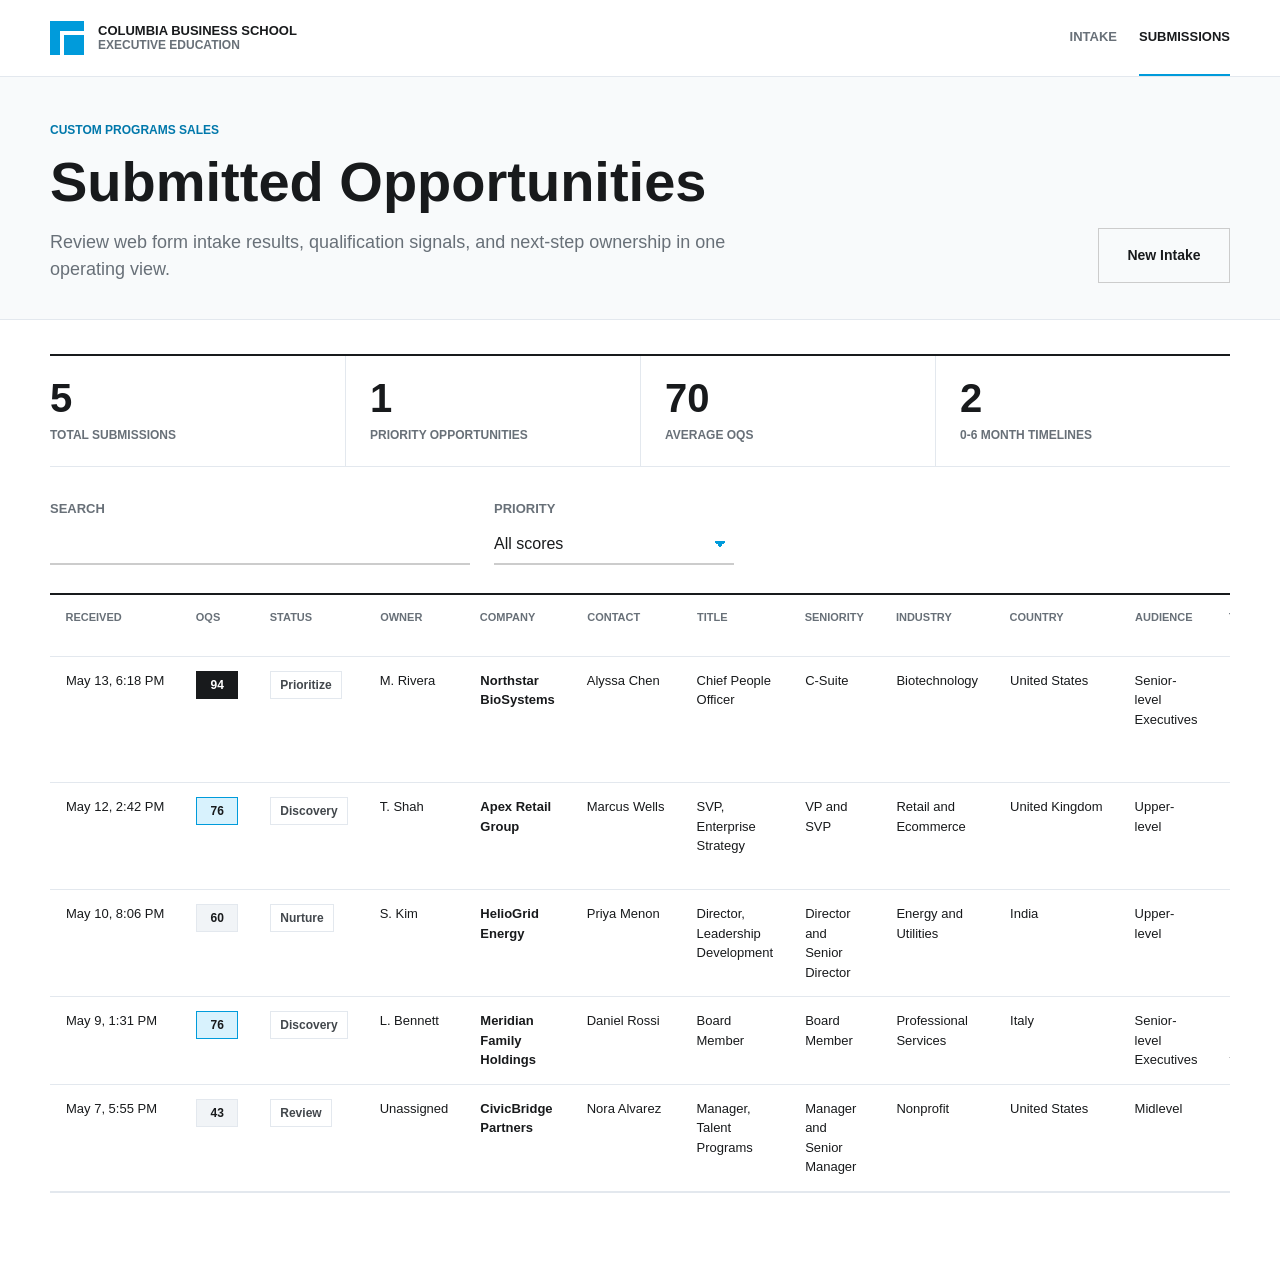
==== submissions.html @ 420038a9 "Add submissions dashboard" ====
<!doctype html>
<html lang="en">
  <head>
    <meta charset="utf-8">
    <meta name="viewport" content="width=device-width, initial-scale=1">
    <title>Custom Programs Submissions</title>
    <link rel="stylesheet" href="styles.css">
  </head>
  <body>
    <header class="site-header">
      <div class="page-shell header-inner">
        <a class="brand-lockup" href="index.html" aria-label="Columbia Business School Executive Education">
          <span class="brand-mark" aria-hidden="true"></span>
          <span class="brand-text">
            <span>Columbia Business School</span>
            <span>Executive Education</span>
          </span>
        </a>
        <nav class="site-nav" aria-label="Primary navigation">
          <a href="index.html">Intake</a>
          <a href="submissions.html" aria-current="page">Submissions</a>
        </nav>
      </div>
    </header>

    <main>
      <section class="ops-band">
        <div class="page-shell ops-header">
          <div>
            <p class="eyebrow">Custom Programs Sales</p>
            <h1>Submitted Opportunities</h1>
            <p>
              Review web form intake results, qualification signals, and next-step ownership in one operating view.
            </p>
          </div>
          <a class="secondary-link" href="index.html">New Intake</a>
        </div>
      </section>

      <section class="submissions-band">
        <div class="page-shell">
          <div class="summary-strip" aria-label="Submission summary">
            <div>
              <span id="metric-total">0</span>
              <p>Total submissions</p>
            </div>
            <div>
              <span id="metric-priority">0</span>
              <p>Priority opportunities</p>
            </div>
            <div>
              <span id="metric-average">0</span>
              <p>Average OQS</p>
            </div>
            <div>
              <span id="metric-fast">0</span>
              <p>0-6 month timelines</p>
            </div>
          </div>

          <div class="table-toolbar">
            <div class="form-field compact-field">
              <label for="submission-search">Search</label>
              <input id="submission-search" name="submission-search" type="search" autocomplete="off">
            </div>
            <div class="form-field compact-field">
              <label for="priority-filter">Priority</label>
              <select id="priority-filter" name="priority-filter">
                <option value="all">All scores</option>
                <option value="priority">Priority opportunity</option>
                <option value="strong">Strong and above</option>
              </select>
            </div>
          </div>

          <div class="table-frame">
            <table class="submissions-table">
              <thead>
                <tr>
                  <th scope="col">Received</th>
                  <th scope="col">OQS</th>
                  <th scope="col">Status</th>
                  <th scope="col">Owner</th>
                  <th scope="col">Company</th>
                  <th scope="col">Contact</th>
                  <th scope="col">Title</th>
                  <th scope="col">Seniority</th>
                  <th scope="col">Industry</th>
                  <th scope="col">Country</th>
                  <th scope="col">Audience</th>
                  <th scope="col">Timeline</th>
                  <th scope="col">Budget</th>
                  <th scope="col">Existing Client</th>
                  <th scope="col">Business Challenge</th>
                  <th scope="col">Objectives</th>
                </tr>
              </thead>
              <tbody id="submissions-body"></tbody>
            </table>
          </div>
          <p id="empty-state" class="empty-state" hidden>No submissions match the current filters.</p>
        </div>
      </section>
    </main>

    <script src="submissions.js"></script>
  </body>
</html>
---- styles.css ----
:root {
  --color-white: #fff;
  --color-black: #000;
  --color-blue-40: #009bdb;
  --color-blue-60: #0078ab;
  --color-gray-20: #e6e6e6;
  --color-gray-30: #ccc;
  --color-gray-60: #767676;
  --color-c-gray-5: #f8fafb;
  --color-c-gray-10: #f1f4f7;
  --color-c-gray-20: #e3e8ee;
  --color-c-gray-70: #687078;
  --color-c-gray-80: #42474c;
  --color-c-gray-90: #181a1c;
  --font-text: "neue-haas-grotesk-text", "Helvetica Neue", Arial, sans-serif;
  --font-display: "neue-haas-grotesk-display", "Helvetica Neue", Arial, sans-serif;
  --max-width: 1180px;
}

* {
  box-sizing: border-box;
}

html {
  scroll-behavior: smooth;
}

body {
  margin: 0;
  background: var(--color-white);
  color: var(--color-c-gray-90);
  font-family: var(--font-text);
  font-size: 16px;
  line-height: 1.5;
}

button,
input,
select,
textarea {
  font: inherit;
}

button {
  cursor: pointer;
}

.page-shell {
  width: min(100% - 40px, var(--max-width));
  margin: 0 auto;
}

.site-header {
  border-bottom: 1px solid var(--color-c-gray-20);
  background: var(--color-white);
}

.header-inner {
  min-height: 74px;
  display: flex;
  align-items: center;
  justify-content: space-between;
  gap: 28px;
}

.brand-lockup {
  display: inline-flex;
  align-items: center;
  gap: 14px;
  color: inherit;
  text-decoration: none;
}

.brand-mark {
  position: relative;
  width: 34px;
  height: 34px;
  flex: 0 0 34px;
  background: var(--color-blue-40);
}

.brand-mark::before {
  position: absolute;
  content: "";
  inset: 10px 0 0 10px;
  border-left: 4px solid var(--color-white);
  border-top: 4px solid var(--color-white);
}

.brand-text {
  display: grid;
  gap: 1px;
  line-height: 1.05;
  text-transform: uppercase;
}

.brand-text span:first-child {
  font-size: 13px;
  font-weight: 700;
}

.brand-text span:last-child {
  color: var(--color-c-gray-70);
  font-size: 12px;
  font-weight: 600;
}

.site-nav {
  display: flex;
  align-items: center;
  gap: 22px;
  margin-left: auto;
}

.site-nav a {
  border-bottom: 2px solid transparent;
  color: var(--color-c-gray-70);
  font-size: 13px;
  font-weight: 700;
  line-height: 74px;
  text-decoration: none;
  text-transform: uppercase;
}

.site-nav a:hover,
.site-nav a:focus,
.site-nav a[aria-current="page"] {
  border-bottom-color: var(--color-blue-40);
  color: var(--color-c-gray-90);
}

.intro-band {
  background: var(--color-c-gray-5);
  border-bottom: 1px solid var(--color-c-gray-20);
}

.intro-grid {
  min-height: 245px;
  display: grid;
  grid-template-columns: minmax(0, 1fr) minmax(250px, 340px);
  gap: 48px;
  align-items: end;
  padding: 48px 0 38px;
}

.intro-copy {
  max-width: 760px;
}

.eyebrow,
.rail-kicker,
.score-label,
.score-note,
.tier-label {
  margin: 0;
  font-size: 12px;
  font-weight: 700;
  letter-spacing: 0;
  text-transform: uppercase;
}

.eyebrow,
.rail-kicker {
  color: var(--color-blue-60);
}

h1,
h2 {
  margin: 0;
  font-family: var(--font-display);
  font-weight: 600;
  line-height: 1.04;
  letter-spacing: 0;
}

h1 {
  max-width: 920px;
  margin-top: 14px;
  font-size: 56px;
}

.intro-copy p:last-child {
  max-width: 670px;
  margin: 20px 0 0;
  color: var(--color-c-gray-70);
  font-size: 20px;
  line-height: 1.45;
}

.intro-meta {
  display: grid;
  border-top: 2px solid var(--color-c-gray-90);
}

.intro-meta span {
  padding: 15px 0;
  border-bottom: 1px solid var(--color-c-gray-20);
  color: var(--color-c-gray-80);
  font-size: 14px;
  font-weight: 700;
  text-transform: uppercase;
}

.form-band {
  padding: 58px 0 82px;
}

.form-layout {
  display: grid;
  grid-template-columns: minmax(230px, 320px) minmax(0, 1fr);
  gap: 64px;
  align-items: start;
}

.form-rail {
  position: sticky;
  top: 28px;
  padding-top: 4px;
}

.form-rail h2 {
  margin-top: 14px;
  font-size: 34px;
}

.form-rail > p:not(.rail-kicker) {
  margin: 18px 0 0;
  color: var(--color-c-gray-70);
}

.live-score {
  margin-top: 34px;
  padding-top: 24px;
  border-top: 2px solid var(--color-c-gray-90);
}

.live-score-header {
  display: flex;
  align-items: end;
  justify-content: space-between;
  gap: 18px;
}

#live-oqs-score {
  font-family: var(--font-display);
  font-size: 58px;
  line-height: 0.9;
}

.score-breakdown {
  display: grid;
  gap: 0;
  margin: 20px 0 0;
}

.score-breakdown div {
  display: flex;
  justify-content: space-between;
  gap: 18px;
  padding: 11px 0;
  border-top: 1px solid var(--color-c-gray-20);
}

.score-breakdown dt,
.score-breakdown dd {
  margin: 0;
}

.score-breakdown dt {
  color: var(--color-c-gray-70);
  font-size: 12px;
  font-weight: 700;
  text-transform: uppercase;
}

.score-breakdown dd {
  color: var(--color-c-gray-90);
  font-size: 13px;
  font-weight: 700;
}

.intake-form {
  display: grid;
  grid-template-columns: repeat(2, minmax(0, 1fr));
  column-gap: 34px;
  row-gap: 34px;
}

.form-field {
  display: grid;
  gap: 6px;
}

.form-field-wide {
  grid-column: 1 / -1;
}

.form-field label {
  color: var(--color-c-gray-70);
  font-size: 13px;
  font-weight: 700;
  text-transform: uppercase;
}

.form-field input,
.form-field select,
.form-field textarea {
  width: 100%;
  border: 0;
  border-bottom: 2px solid var(--color-gray-30);
  border-radius: 0;
  background: transparent;
  color: var(--color-c-gray-90);
  outline: none;
  transition: border-color 160ms ease, background-color 160ms ease;
}

.form-field input,
.form-field select {
  min-height: 48px;
}

.form-field textarea {
  min-height: 128px;
  padding-top: 12px;
  resize: vertical;
}

.form-field select {
  appearance: none;
  padding-right: 32px;
  background-image:
    linear-gradient(45deg, transparent 50%, var(--color-blue-40) 50%),
    linear-gradient(135deg, var(--color-blue-40) 50%, transparent 50%);
  background-position:
    calc(100% - 14px) 50%,
    calc(100% - 8px) 50%;
  background-size: 6px 6px, 6px 6px;
  background-repeat: no-repeat;
}

.form-field input:hover,
.form-field select:hover,
.form-field textarea:hover {
  border-bottom-color: var(--color-c-gray-90);
}

.form-field input:focus,
.form-field select:focus,
.form-field textarea:focus {
  border-bottom-color: var(--color-blue-40);
  background: var(--color-c-gray-5);
}

.form-actions {
  grid-column: 1 / -1;
  padding-top: 12px;
}

.primary-button,
.secondary-button {
  min-height: 58px;
  border-radius: 0;
  padding: 0 23px;
  font-size: 16px;
  font-weight: 700;
  letter-spacing: 0;
}

.primary-button {
  width: min(100%, 410px);
  display: inline-flex;
  align-items: center;
  justify-content: space-between;
  gap: 18px;
  border: 1px solid var(--color-c-gray-90);
  background: var(--color-c-gray-90);
  color: var(--color-white);
}

.primary-button:hover,
.primary-button:focus {
  background: var(--color-c-gray-80);
  border-color: var(--color-c-gray-80);
}

.secondary-button {
  width: 100%;
  margin-top: 28px;
  border: 1px solid var(--color-gray-30);
  background: transparent;
  color: var(--color-c-gray-90);
}

.secondary-button:hover,
.secondary-button:focus {
  background: var(--color-c-gray-90);
  border-color: var(--color-c-gray-90);
  color: var(--color-white);
}

.success-band {
  padding: 58px 0 86px;
  border-top: 1px solid var(--color-c-gray-20);
  background: var(--color-white);
}

.ops-band {
  background: var(--color-c-gray-5);
  border-bottom: 1px solid var(--color-c-gray-20);
}

.ops-header {
  min-height: 214px;
  display: flex;
  align-items: end;
  justify-content: space-between;
  gap: 40px;
  padding: 44px 0 36px;
}

.ops-header > div {
  max-width: 830px;
}

.ops-header h1 {
  margin-top: 14px;
}

.ops-header p:last-child {
  max-width: 720px;
  margin: 18px 0 0;
  color: var(--color-c-gray-70);
  font-size: 18px;
}

.secondary-link {
  min-width: 132px;
  border: 1px solid var(--color-gray-30);
  padding: 16px 20px;
  color: var(--color-c-gray-90);
  font-size: 14px;
  font-weight: 700;
  text-align: center;
  text-decoration: none;
}

.secondary-link:hover,
.secondary-link:focus {
  background: var(--color-c-gray-90);
  border-color: var(--color-c-gray-90);
  color: var(--color-white);
}

.submissions-band {
  padding: 34px 0 72px;
}

.summary-strip {
  display: grid;
  grid-template-columns: repeat(4, minmax(0, 1fr));
  border-top: 2px solid var(--color-c-gray-90);
  border-bottom: 1px solid var(--color-c-gray-20);
}

.summary-strip div {
  min-width: 0;
  padding: 22px 24px 22px 0;
}

.summary-strip div:not(:first-child) {
  padding-left: 24px;
  border-left: 1px solid var(--color-c-gray-20);
}

.summary-strip span {
  display: block;
  font-family: var(--font-display);
  font-size: 40px;
  font-weight: 600;
  line-height: 1;
}

.summary-strip p {
  margin: 8px 0 0;
  color: var(--color-c-gray-70);
  font-size: 12px;
  font-weight: 700;
  text-transform: uppercase;
}

.table-toolbar {
  display: grid;
  grid-template-columns: minmax(260px, 420px) minmax(180px, 240px);
  gap: 24px;
  align-items: end;
  margin-top: 32px;
}

.compact-field input,
.compact-field select {
  min-height: 40px;
}

.table-frame {
  width: 100%;
  margin-top: 28px;
  overflow-x: auto;
  border-top: 2px solid var(--color-c-gray-90);
  border-bottom: 1px solid var(--color-c-gray-20);
}

.submissions-table {
  width: 100%;
  min-width: 1720px;
  border-collapse: collapse;
  font-size: 13px;
}

.submissions-table th,
.submissions-table td {
  padding: 14px 16px;
  border-bottom: 1px solid var(--color-c-gray-20);
  text-align: left;
  vertical-align: top;
}

.submissions-table th {
  position: sticky;
  top: 0;
  z-index: 1;
  background: var(--color-white);
  color: var(--color-c-gray-70);
  font-size: 11px;
  font-weight: 700;
  text-transform: uppercase;
}

.submissions-table tbody tr:hover {
  background: var(--color-c-gray-5);
}

.nowrap {
  white-space: nowrap;
}

.strong-cell {
  font-weight: 700;
}

.long-cell {
  min-width: 320px;
  max-width: 380px;
}

.oqs-badge,
.status-badge {
  display: inline-flex;
  min-height: 26px;
  align-items: center;
  border: 1px solid var(--color-c-gray-20);
  padding: 4px 9px;
  font-size: 12px;
  font-weight: 700;
  white-space: nowrap;
}

.oqs-badge {
  min-width: 42px;
  justify-content: center;
  background: var(--color-c-gray-10);
  color: var(--color-c-gray-90);
}

.oqs-badge.is-strong {
  border-color: var(--color-blue-40);
  background: var(--color-blue-5, #d8f2fd);
}

.oqs-badge.is-priority {
  background: var(--color-c-gray-90);
  border-color: var(--color-c-gray-90);
  color: var(--color-white);
}

.status-badge {
  background: var(--color-white);
  color: var(--color-c-gray-80);
}

.empty-state {
  margin: 24px 0 0;
  color: var(--color-c-gray-70);
  font-weight: 700;
}

.success-layout {
  display: grid;
  grid-template-columns: minmax(260px, 360px) minmax(0, 1fr);
  gap: 64px;
  align-items: start;
}

.score-summary {
  border-top: 2px solid var(--color-c-gray-90);
  padding-top: 26px;
}

.score-summary h2,
.summary-title {
  margin-top: 12px;
  font-size: 34px;
}

.oqs-block {
  display: flex;
  align-items: end;
  justify-content: space-between;
  gap: 18px;
  margin-top: 34px;
}

.score-label {
  color: var(--color-c-gray-90);
}

.score-note {
  margin-top: 4px;
  color: var(--color-c-gray-70);
  font-size: 11px;
}

#oqs-score {
  font-family: var(--font-display);
  font-size: 76px;
  line-height: 0.9;
}

.score-meter {
  height: 8px;
  margin-top: 18px;
  background: var(--color-c-gray-20);
}

.score-meter span {
  display: block;
  width: 0%;
  height: 100%;
  background: var(--color-blue-40);
  transition: width 260ms ease;
}

.tier-label {
  margin-top: 14px;
  color: var(--color-c-gray-80);
}

.submission-summary {
  display: grid;
  grid-template-columns: repeat(2, minmax(0, 1fr));
  gap: 18px;
  margin: 24px 0 0;
}

.summary-item {
  min-width: 0;
  padding: 18px 0;
  border-top: 1px solid var(--color-c-gray-20);
}

.summary-item-wide {
  grid-column: 1 / -1;
}

.summary-item dt {
  margin: 0 0 7px;
  color: var(--color-c-gray-70);
  font-size: 12px;
  font-weight: 700;
  text-transform: uppercase;
}

.summary-item dd {
  margin: 0;
  overflow-wrap: anywhere;
  color: var(--color-c-gray-90);
}

[hidden] {
  display: none !important;
}

@media (max-width: 880px) {
  .intro-grid,
  .form-layout,
  .success-layout,
  .ops-header {
    grid-template-columns: 1fr;
    gap: 34px;
  }

  .ops-header {
    display: grid;
  }

  .intro-grid {
    min-height: auto;
    padding: 40px 0 32px;
  }

  h1 {
    font-size: 42px;
  }

  .intro-copy p:last-child {
    font-size: 18px;
  }

  .form-rail {
    position: static;
  }

  .intake-form,
  .submission-summary {
    grid-template-columns: 1fr;
  }

  .summary-strip,
  .table-toolbar {
    grid-template-columns: repeat(2, minmax(0, 1fr));
  }
}

@media (max-width: 560px) {
  .page-shell {
    width: min(100% - 28px, var(--max-width));
  }

  .header-inner {
    min-height: 68px;
  }

  .brand-text span:first-child {
    font-size: 11px;
  }

  .brand-text span:last-child {
    font-size: 11px;
  }

  .header-inner {
    align-items: flex-start;
    flex-direction: column;
    gap: 8px;
    padding: 16px 0 0;
  }

  .site-nav {
    width: 100%;
    gap: 18px;
  }

  .site-nav a {
    line-height: 42px;
  }

  h1 {
    font-size: 36px;
  }

  .form-band,
  .success-band,
  .submissions-band {
    padding: 40px 0 62px;
  }

  .summary-strip,
  .table-toolbar {
    grid-template-columns: 1fr;
  }

  .summary-strip div,
  .summary-strip div:not(:first-child) {
    padding: 18px 0;
    border-left: 0;
  }

  .summary-strip div:not(:first-child) {
    border-top: 1px solid var(--color-c-gray-20);
  }

  .form-rail h2,
  .score-summary h2,
  .summary-title {
    font-size: 28px;
  }

  #live-oqs-score,
  #oqs-score {
    font-size: 62px;
  }
}
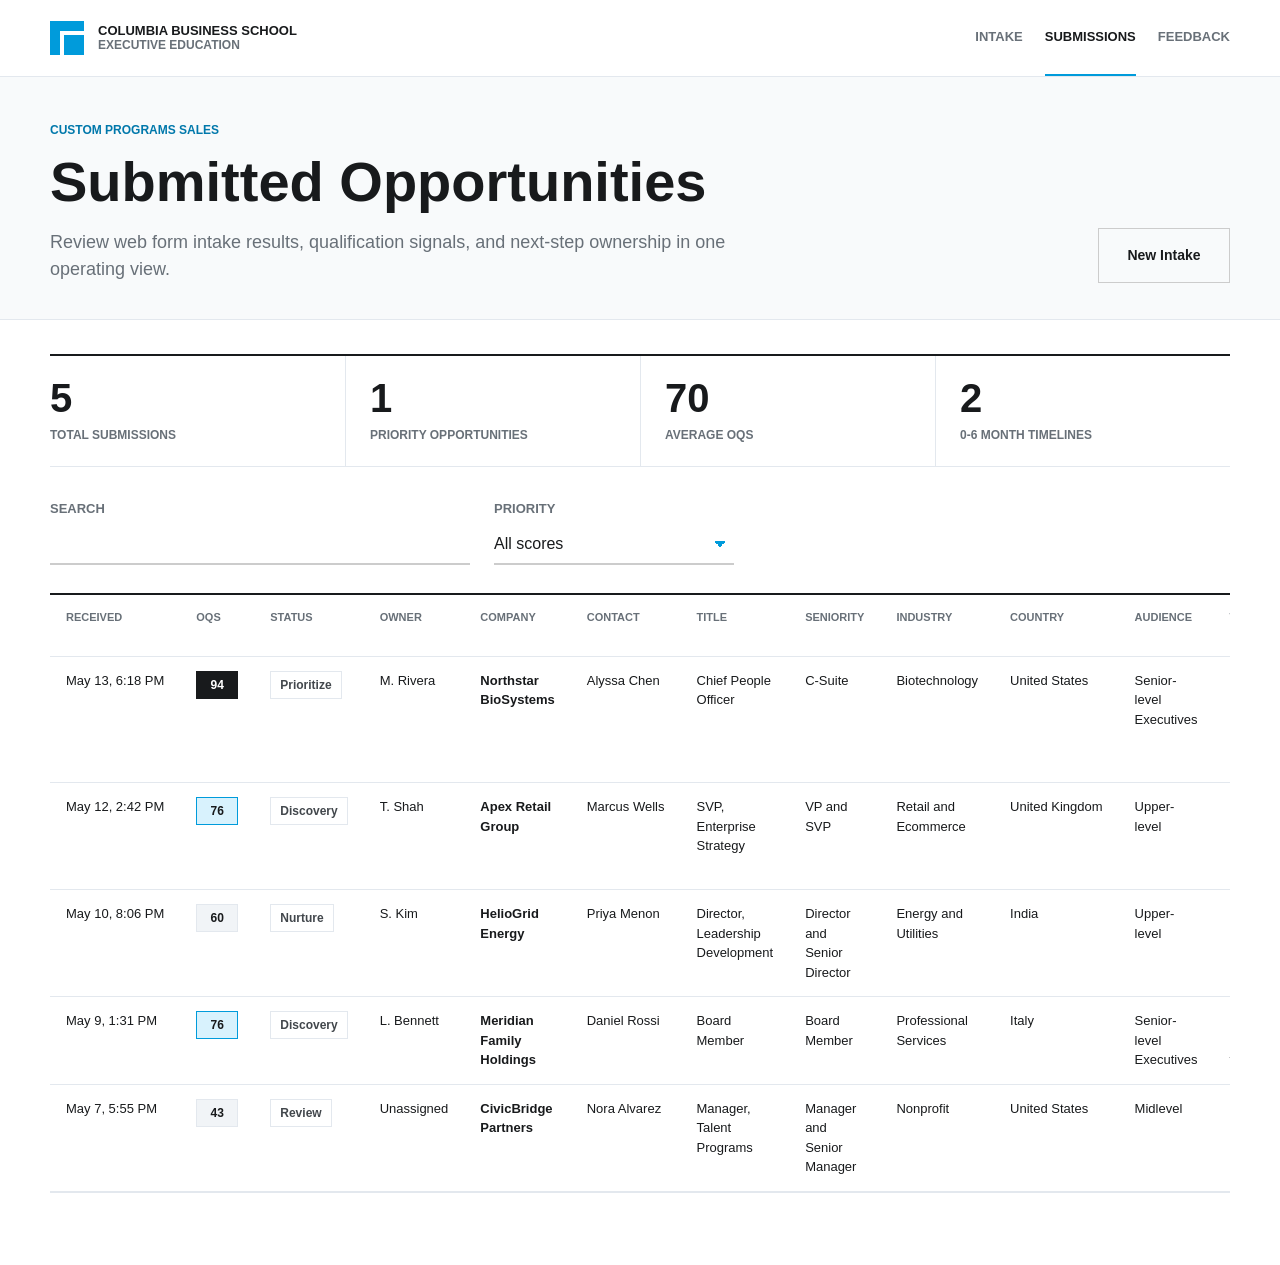
==== commit 6a1a55a2: "Add team feedback collection" ====
--- a/submissions.html
+++ b/submissions.html
@@ -19,6 +19,7 @@
         <nav class="site-nav" aria-label="Primary navigation">
           <a href="index.html">Intake</a>
           <a href="submissions.html" aria-current="page">Submissions</a>
+          <a href="feedback.html">Feedback</a>
         </nav>
       </div>
     </header>
--- a/styles.css
+++ b/styles.css
@@ -205,6 +205,42 @@
   padding: 58px 0 82px;
 }
 
+.feedback-setup {
+  display: flex;
+  align-items: end;
+  justify-content: space-between;
+  gap: 36px;
+  margin-bottom: 44px;
+  padding-bottom: 28px;
+  border-bottom: 1px solid var(--color-c-gray-20);
+}
+
+.feedback-setup h2 {
+  margin-top: 10px;
+  font-size: 28px;
+}
+
+.feedback-controls {
+  display: grid;
+  grid-template-columns: minmax(220px, 300px) minmax(160px, 190px) minmax(130px, 160px);
+  gap: 18px;
+  align-items: end;
+}
+
+.compact-button,
+.compact-link {
+  min-height: 44px;
+  margin-top: 0;
+  padding: 0 16px;
+  font-size: 13px;
+}
+
+.compact-link {
+  display: inline-flex;
+  align-items: center;
+  justify-content: center;
+}
+
 .form-layout {
   display: grid;
   grid-template-columns: minmax(230px, 320px) minmax(0, 1fr);
@@ -289,6 +325,47 @@
 .form-field {
   display: grid;
   gap: 6px;
+}
+
+.feedback-target {
+  position: relative;
+}
+
+.feedback-button {
+  display: none;
+  position: absolute;
+  top: -2px;
+  right: 0;
+  z-index: 2;
+  min-height: 28px;
+  border: 1px solid var(--color-blue-40);
+  background: var(--color-white);
+  color: var(--color-blue-60);
+  padding: 4px 9px;
+  font-size: 11px;
+  font-weight: 700;
+  text-transform: uppercase;
+}
+
+.is-feedback-mode .feedback-button {
+  display: inline-flex;
+  align-items: center;
+}
+
+.is-feedback-mode .feedback-target {
+  opacity: 1;
+  outline: 1px solid rgba(0, 155, 219, 0.28);
+  outline-offset: 8px;
+}
+
+.is-feedback-mode .form-rail > :not(.feedback-target),
+.is-feedback-mode .intake-form > :not(.feedback-target) {
+  opacity: 0.32;
+  transition: opacity 160ms ease;
+}
+
+.form-field.feedback-target label {
+  padding-right: 96px;
 }
 
 .form-field-wide {
@@ -594,6 +671,171 @@
   font-weight: 700;
 }
 
+.feedback-drawer {
+  position: fixed;
+  top: 0;
+  right: 0;
+  z-index: 10;
+  width: min(460px, 100vw);
+  height: 100vh;
+  overflow: auto;
+  border-left: 1px solid var(--color-c-gray-20);
+  background: var(--color-white);
+  box-shadow: -16px 0 40px rgba(24, 26, 28, 0.18);
+  padding: 30px;
+}
+
+.drawer-close-button {
+  position: fixed;
+  top: 18px;
+  right: 18px;
+  width: 36px;
+  height: 36px;
+  border: 1px solid var(--color-c-gray-20);
+  background: var(--color-white);
+  color: var(--color-c-gray-90);
+  cursor: pointer;
+  font-size: 13px;
+  font-weight: 800;
+}
+
+.drawer-close-button:focus,
+.drawer-close-button:hover {
+  border-color: var(--color-blue-40);
+  color: var(--color-blue-60);
+}
+
+.feedback-drawer h2 {
+  padding-right: 48px;
+  font-size: 30px;
+}
+
+.drawer-target {
+  margin: 10px 0 24px;
+  color: var(--color-c-gray-70);
+  font-weight: 700;
+}
+
+.feedback-form {
+  display: grid;
+  gap: 20px;
+}
+
+.drawer-field {
+  display: grid;
+  gap: 7px;
+}
+
+.drawer-field span {
+  color: var(--color-c-gray-70);
+  font-size: 12px;
+  font-weight: 700;
+  text-transform: uppercase;
+}
+
+.drawer-field input,
+.drawer-field select,
+.drawer-field textarea {
+  width: 100%;
+  border: 1px solid var(--color-c-gray-20);
+  border-radius: 0;
+  background: var(--color-white);
+  color: var(--color-c-gray-90);
+  padding: 12px;
+  outline: none;
+}
+
+.drawer-field textarea {
+  resize: vertical;
+}
+
+.drawer-field input:focus,
+.drawer-field select:focus,
+.drawer-field textarea:focus {
+  border-color: var(--color-blue-40);
+}
+
+.drawer-actions {
+  display: grid;
+  grid-template-columns: 1fr 1fr;
+  gap: 12px;
+  padding-top: 6px;
+}
+
+.drawer-actions .secondary-button,
+.drawer-actions .primary-button {
+  width: 100%;
+  min-height: 48px;
+}
+
+.feedback-toolbar {
+  grid-template-columns: minmax(220px, 1.2fr) minmax(170px, 0.8fr) minmax(190px, 0.9fr) minmax(420px, 1.4fr);
+}
+
+.feedback-action-row {
+  display: grid;
+  grid-template-columns: repeat(3, minmax(0, 1fr));
+  gap: 10px;
+}
+
+.feedback-panels {
+  display: grid;
+  grid-template-columns: minmax(0, 1.4fr) minmax(260px, 0.6fr);
+  gap: 30px;
+  margin-top: 34px;
+}
+
+.feedback-panel {
+  border-top: 2px solid var(--color-c-gray-90);
+  padding-top: 22px;
+}
+
+.feedback-panel h2 {
+  font-size: 28px;
+}
+
+.element-summary-list,
+.reviewer-summary-list {
+  display: grid;
+  gap: 0;
+  margin-top: 18px;
+}
+
+.alignment-row {
+  display: grid;
+  grid-template-columns: minmax(0, 1fr) minmax(180px, auto);
+  gap: 18px;
+  align-items: start;
+  padding: 16px 0;
+  border-top: 1px solid var(--color-c-gray-20);
+}
+
+.alignment-row strong,
+.alignment-row span {
+  display: block;
+}
+
+.alignment-row strong {
+  font-size: 14px;
+}
+
+.alignment-row span,
+.alignment-row p {
+  color: var(--color-c-gray-70);
+  font-size: 12px;
+  font-weight: 700;
+  text-transform: uppercase;
+}
+
+.alignment-row p {
+  margin: 0;
+  text-align: right;
+}
+
+.feedback-table {
+  min-width: 1540px;
+}
+
 .success-layout {
   display: grid;
   grid-template-columns: minmax(260px, 360px) minmax(0, 1fr);
@@ -729,6 +971,17 @@
   .table-toolbar {
     grid-template-columns: repeat(2, minmax(0, 1fr));
   }
+
+  .feedback-setup,
+  .feedback-panels {
+    display: grid;
+    grid-template-columns: 1fr;
+  }
+
+  .feedback-controls,
+  .feedback-toolbar {
+    grid-template-columns: 1fr;
+  }
 }
 
 @media (max-width: 560px) {
@@ -779,6 +1032,19 @@
     grid-template-columns: 1fr;
   }
 
+  .feedback-action-row,
+  .drawer-actions {
+    grid-template-columns: 1fr;
+  }
+
+  .alignment-row {
+    grid-template-columns: 1fr;
+  }
+
+  .alignment-row p {
+    text-align: left;
+  }
+
   .summary-strip div,
   .summary-strip div:not(:first-child) {
     padding: 18px 0;
